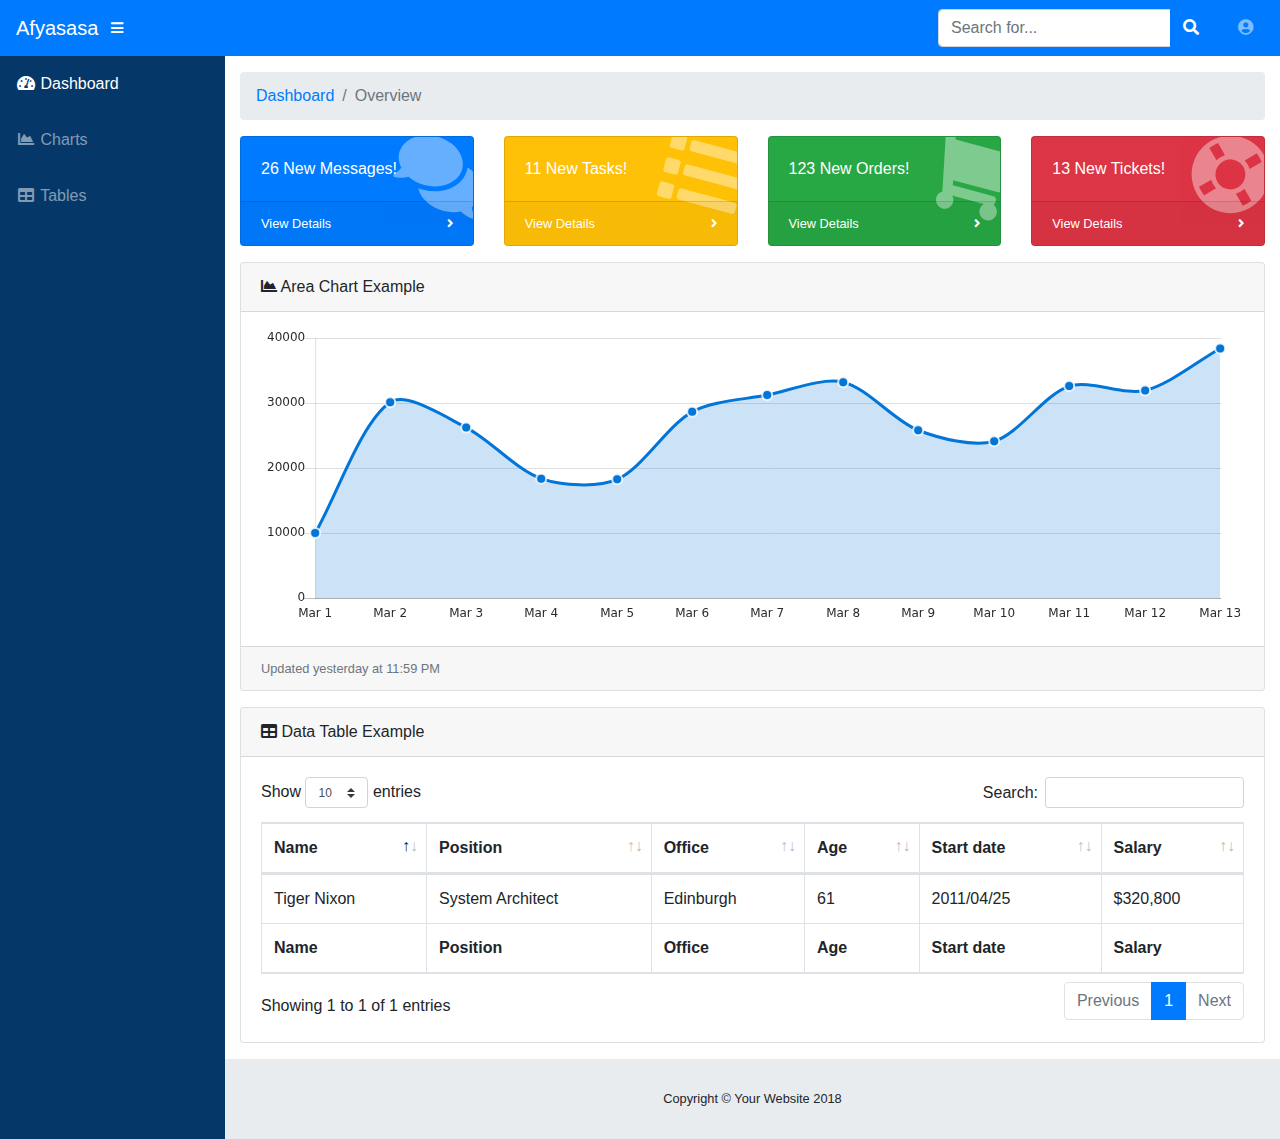
==== dashboard/index.html @ 72e8165f "intial commit" ====
<!DOCTYPE html>
<html lang="en">

  <head>

    <meta charset="utf-8">
    <meta http-equiv="X-UA-Compatible" content="IE=edge">
    <meta name="viewport" content="width=device-width, initial-scale=1, shrink-to-fit=no">
    <meta name="description" content="">
    <meta name="author" content="">

    <title>AfyaSasa - Dashboard</title>
    <link href="../ui/css/bootstrap.min.css" rel="stylesheet">
    <link href="../ui/css/fontawesome-free/css/all.min.css" rel="stylesheet" type="text/css">
    <link href="../ui/vendor/datatables/dataTables.bootstrap4.css" rel="stylesheet">
    <link href="../ui/css/sb-admin.css" rel="stylesheet">

  </head>

  <body id="page-top">

    <nav class="navbar navbar-expand navbar-dark bg-primary static-top">

      <a class="navbar-brand mr-1" href="index.html">Afyasasa</a>

      <button class="btn btn-link btn-sm text-white order-1 order-sm-0" id="sidebarToggle" href="#">
        <i class="fas fa-bars"></i>
      </button>

      <!-- Navbar Search -->
      <form class="d-none d-md-inline-block form-inline ml-auto mr-0 mr-md-3 my-2 my-md-0">
        <div class="input-group">
          <input type="text" class="form-control" placeholder="Search for..." aria-label="Search" aria-describedby="basic-addon2">
          <div class="input-group-append">
            <button class="btn btn-primary" type="button">
              <i class="fas fa-search"></i>
            </button>
          </div>
        </div>
      </form>

      <!-- Navbar -->
      <ul class="navbar-nav ml-auto ml-md-0">
        <li class="nav-item dropdown no-arrow">
          <a class="nav-link dropdown-toggle" href="#" id="userDropdown" role="button" data-toggle="dropdown" aria-haspopup="true" aria-expanded="false">
            <i class="fas fa-user-circle fa-fw"></i>
          </a>
          <div class="dropdown-menu dropdown-menu-right" aria-labelledby="userDropdown">
            <a class="dropdown-item" href="#">Settings</a>
            <a class="dropdown-item" href="#">Activity Log</a>
            <div class="dropdown-divider"></div>
            <a class="dropdown-item" href="#" data-toggle="modal" data-target="#logoutModal">Logout</a>
          </div>
        </li>
      </ul>

    </nav>

    <div id="wrapper">

      <!-- Sidebar -->
      <ul class="sidebar navbar-nav">
        <li class="nav-item active">
          <a class="nav-link" href="index.html">
            <i class="fas fa-fw fa-tachometer-alt"></i>
            <span>Dashboard</span>
          </a>
        </li>
        <!--<li class="nav-item dropdown">
          <a class="nav-link dropdown-toggle" href="#" id="pagesDropdown" role="button" data-toggle="dropdown" aria-haspopup="true" aria-expanded="false">
            <i class="fas fa-fw fa-folder"></i>
            <span>Pages</span>
          </a>
          <div class="dropdown-menu" aria-labelledby="pagesDropdown">
            <h6 class="dropdown-header">Login Screens:</h6>
            <a class="dropdown-item" href="login.html">Login</a>
            <a class="dropdown-item" href="register.html">Register</a>
            <a class="dropdown-item" href="forgot-password.html">Forgot Password</a>
            <div class="dropdown-divider"></div>
            <h6 class="dropdown-header">Other Pages:</h6>
            <a class="dropdown-item" href="404.html">404 Page</a>
            <a class="dropdown-item" href="blank.html">Blank Page</a>
          </div>
        </li>-->
        <li class="nav-item">
          <a class="nav-link" href="charts.html">
            <i class="fas fa-fw fa-chart-area"></i>
            <span>Charts</span></a>
        </li>
        <li class="nav-item">
          <a class="nav-link" href="tables.html">
            <i class="fas fa-fw fa-table"></i>
            <span>Tables</span></a>
        </li>
      </ul>

      <div id="content-wrapper">

        <div class="container-fluid">

          <!-- Breadcrumbs-->
          <ol class="breadcrumb">
            <li class="breadcrumb-item">
              <a href="#">Dashboard</a>
            </li>
            <li class="breadcrumb-item active">Overview</li>
          </ol>

          <!-- Icon Cards-->
          <div class="row">
            <div class="col-xl-3 col-sm-6 mb-3">
              <div class="card text-white bg-primary o-hidden h-100">
                <div class="card-body">
                  <div class="card-body-icon">
                    <i class="fas fa-fw fa-comments"></i>
                  </div>
                  <div class="mr-5">26 New Messages!</div>
                </div>
                <a class="card-footer text-white clearfix small z-1" href="#">
                  <span class="float-left">View Details</span>
                  <span class="float-right">
                    <i class="fas fa-angle-right"></i>
                  </span>
                </a>
              </div>
            </div>
            <div class="col-xl-3 col-sm-6 mb-3">
              <div class="card text-white bg-warning o-hidden h-100">
                <div class="card-body">
                  <div class="card-body-icon">
                    <i class="fas fa-fw fa-list"></i>
                  </div>
                  <div class="mr-5">11 New Tasks!</div>
                </div>
                <a class="card-footer text-white clearfix small z-1" href="#">
                  <span class="float-left">View Details</span>
                  <span class="float-right">
                    <i class="fas fa-angle-right"></i>
                  </span>
                </a>
              </div>
            </div>
            <div class="col-xl-3 col-sm-6 mb-3">
              <div class="card text-white bg-success o-hidden h-100">
                <div class="card-body">
                  <div class="card-body-icon">
                    <i class="fas fa-fw fa-shopping-cart"></i>
                  </div>
                  <div class="mr-5">123 New Orders!</div>
                </div>
                <a class="card-footer text-white clearfix small z-1" href="#">
                  <span class="float-left">View Details</span>
                  <span class="float-right">
                    <i class="fas fa-angle-right"></i>
                  </span>
                </a>
              </div>
            </div>
            <div class="col-xl-3 col-sm-6 mb-3">
              <div class="card text-white bg-danger o-hidden h-100">
                <div class="card-body">
                  <div class="card-body-icon">
                    <i class="fas fa-fw fa-life-ring"></i>
                  </div>
                  <div class="mr-5">13 New Tickets!</div>
                </div>
                <a class="card-footer text-white clearfix small z-1" href="#">
                  <span class="float-left">View Details</span>
                  <span class="float-right">
                    <i class="fas fa-angle-right"></i>
                  </span>
                </a>
              </div>
            </div>
          </div>

          <!-- Area Chart Example-->
          <div class="card mb-3">
            <div class="card-header">
              <i class="fas fa-chart-area"></i>
              Area Chart Example</div>
            <div class="card-body">
              <canvas id="myAreaChart" width="100%" height="30"></canvas>
            </div>
            <div class="card-footer small text-muted">Updated yesterday at 11:59 PM</div>
          </div>

          <!-- DataTables Example -->
          <div class="card mb-3">
            <div class="card-header">
              <i class="fas fa-table"></i>
              Data Table Example</div>
            <div class="card-body">
              <div class="table-responsive">
                <table class="table table-bordered" id="dataTable" width="100%" cellspacing="0">
                  <thead>
                    <tr>
                      <th>Name</th>
                      <th>Position</th>
                      <th>Office</th>
                      <th>Age</th>
                      <th>Start date</th>
                      <th>Salary</th>
                    </tr>
                  </thead>
                  <tfoot>
                    <tr>
                      <th>Name</th>
                      <th>Position</th>
                      <th>Office</th>
                      <th>Age</th>
                      <th>Start date</th>
                      <th>Salary</th>
                    </tr>
                  </tfoot>
                  <tbody>
                    <tr>
                      <td>Tiger Nixon</td>
                      <td>System Architect</td>
                      <td>Edinburgh</td>
                      <td>61</td>
                      <td>2011/04/25</td>
                      <td>$320,800</td>
                    </tr>
                  </tbody>
                </table>
              </div>
            </div>
          </div>

        </div>
        <!-- /.container-fluid -->

        <!-- Sticky Footer -->
        <footer class="sticky-footer">
          <div class="container my-auto">
            <div class="copyright text-center my-auto">
              <span>Copyright © Your Website 2018</span>
            </div>
          </div>
        </footer>

      </div>
      <!-- /.content-wrapper -->

    </div>
    <!-- /#wrapper -->

    <!-- Scroll to Top Button-->
    <a class="scroll-to-top rounded" href="#page-top">
      <i class="fas fa-angle-up"></i>
    </a>

    <!-- Logout Modal-->
    <div class="modal fade" id="logoutModal" tabindex="-1" role="dialog" aria-labelledby="exampleModalLabel" aria-hidden="true">
      <div class="modal-dialog" role="document">
        <div class="modal-content">
          <div class="modal-header">
            <h5 class="modal-title" id="exampleModalLabel">Ready to Leave?</h5>
            <button class="close" type="button" data-dismiss="modal" aria-label="Close">
              <span aria-hidden="true">×</span>
            </button>
          </div>
          <div class="modal-body">Select "Logout" below if you are ready to end your current session.</div>
          <div class="modal-footer">
            <button class="btn btn-secondary" type="button" data-dismiss="modal">Cancel</button>
            <a class="btn btn-primary" href="../auth/login.html">Logout</a>
          </div>
        </div>
      </div>
    </div>

    <!-- Bootstrap core JavaScript-->
    <script src="../ui/vendor/jquery/jquery.min.js"></script>
    <script src="../ui/vendor/bootstrap/js/bootstrap.bundle.min.js"></script>
    <script src="../ui/vendor/jquery-easing/jquery.easing.min.js"></script>
    <script src="../ui/vendor/chart.js/Chart.min.js"></script>
    <script src="../ui/vendor/datatables/jquery.dataTables.js"></script>
    <script src="../ui/vendor/datatables/dataTables.bootstrap4.js"></script>
    <script src="../ui/js/sb-admin.min.js"></script>

    <script src="../ui/js/demo/datatables-demo.js"></script>
    <script src="../ui/js/demo/chart-area-demo.js"></script>

  </body>

</html>
---- ui/css/fontawesome-free/css/all.min.css ----
/*!
 * Font Awesome Free 5.3.1 by @fontawesome - https://fontawesome.com
 * License - https://fontawesome.com/license/free (Icons: CC BY 4.0, Fonts: SIL OFL 1.1, Code: MIT License)
 */
.fa,.fab,.fal,.far,.fas{-moz-osx-font-smoothing:grayscale;-webkit-font-smoothing:antialiased;display:inline-block;font-style:normal;font-variant:normal;text-rendering:auto;line-height:1}.fa-lg{font-size:1.33333em;line-height:.75em;vertical-align:-.0667em}.fa-xs{font-size:.75em}.fa-sm{font-size:.875em}.fa-1x{font-size:1em}.fa-2x{font-size:2em}.fa-3x{font-size:3em}.fa-4x{font-size:4em}.fa-5x{font-size:5em}.fa-6x{font-size:6em}.fa-7x{font-size:7em}.fa-8x{font-size:8em}.fa-9x{font-size:9em}.fa-10x{font-size:10em}.fa-fw{text-align:center;width:1.25em}.fa-ul{list-style-type:none;margin-left:2.5em;padding-left:0}.fa-ul>li{position:relative}.fa-li{left:-2em;position:absolute;text-align:center;width:2em;line-height:inherit}.fa-border{border:.08em solid #eee;border-radius:.1em;padding:.2em .25em .15em}.fa-pull-left{float:left}.fa-pull-right{float:right}.fa.fa-pull-left,.fab.fa-pull-left,.fal.fa-pull-left,.far.fa-pull-left,.fas.fa-pull-left{margin-right:.3em}.fa.fa-pull-right,.fab.fa-pull-right,.fal.fa-pull-right,.far.fa-pull-right,.fas.fa-pull-right{margin-left:.3em}.fa-spin{animation:fa-spin 2s infinite linear}.fa-pulse{animation:fa-spin 1s infinite steps(8)}@keyframes fa-spin{0%{transform:rotate(0deg)}to{transform:rotate(1turn)}}.fa-rotate-90{-ms-filter:"progid:DXImageTransform.Microsoft.BasicImage(rotation=1)";transform:rotate(90deg)}.fa-rotate-180{-ms-filter:"progid:DXImageTransform.Microsoft.BasicImage(rotation=2)";transform:rotate(180deg)}.fa-rotate-270{-ms-filter:"progid:DXImageTransform.Microsoft.BasicImage(rotation=3)";transform:rotate(270deg)}.fa-flip-horizontal{-ms-filter:"progid:DXImageTransform.Microsoft.BasicImage(rotation=0, mirror=1)";transform:scaleX(-1)}.fa-flip-vertical{transform:scaleY(-1)}.fa-flip-horizontal.fa-flip-vertical,.fa-flip-vertical{-ms-filter:"progid:DXImageTransform.Microsoft.BasicImage(rotation=2, mirror=1)"}.fa-flip-horizontal.fa-flip-vertical{transform:scale(-1)}:root .fa-flip-horizontal,:root .fa-flip-vertical,:root .fa-rotate-90,:root .fa-rotate-180,:root .fa-rotate-270{-webkit-filter:none;filter:none}.fa-stack{display:inline-block;height:2em;line-height:2em;position:relative;vertical-align:middle;width:2em}.fa-stack-1x,.fa-stack-2x{left:0;position:absolute;text-align:center;width:100%}.fa-stack-1x{line-height:inherit}.fa-stack-2x{font-size:2em}.fa-inverse{color:#fff}.fa-500px:before{content:"\f26e"}.fa-accessible-icon:before{content:"\f368"}.fa-accusoft:before{content:"\f369"}.fa-ad:before{content:"\f641"}.fa-address-book:before{content:"\f2b9"}.fa-address-card:before{content:"\f2bb"}.fa-adjust:before{content:"\f042"}.fa-adn:before{content:"\f170"}.fa-adversal:before{content:"\f36a"}.fa-affiliatetheme:before{content:"\f36b"}.fa-air-freshener:before{content:"\f5d0"}.fa-algolia:before{content:"\f36c"}.fa-align-center:before{content:"\f037"}.fa-align-justify:before{content:"\f039"}.fa-align-left:before{content:"\f036"}.fa-align-right:before{content:"\f038"}.fa-alipay:before{content:"\f642"}.fa-allergies:before{content:"\f461"}.fa-amazon:before{content:"\f270"}.fa-amazon-pay:before{content:"\f42c"}.fa-ambulance:before{content:"\f0f9"}.fa-american-sign-language-interpreting:before{content:"\f2a3"}.fa-amilia:before{content:"\f36d"}.fa-anchor:before{content:"\f13d"}.fa-android:before{content:"\f17b"}.fa-angellist:before{content:"\f209"}.fa-angle-double-down:before{content:"\f103"}.fa-angle-double-left:before{content:"\f100"}.fa-angle-double-right:before{content:"\f101"}.fa-angle-double-up:before{content:"\f102"}.fa-angle-down:before{content:"\f107"}.fa-angle-left:before{content:"\f104"}.fa-angle-right:before{content:"\f105"}.fa-angle-up:before{content:"\f106"}.fa-angry:before{content:"\f556"}.fa-angrycreative:before{content:"\f36e"}.fa-angular:before{content:"\f420"}.fa-ankh:before{content:"\f644"}.fa-app-store:before{content:"\f36f"}.fa-app-store-ios:before{content:"\f370"}.fa-apper:before{content:"\f371"}.fa-apple:before{content:"\f179"}.fa-apple-alt:before{content:"\f5d1"}.fa-apple-pay:before{content:"\f415"}.fa-archive:before{content:"\f187"}.fa-archway:before{content:"\f557"}.fa-arrow-alt-circle-down:before{content:"\f358"}.fa-arrow-alt-circle-left:before{content:"\f359"}.fa-arrow-alt-circle-right:before{content:"\f35a"}.fa-arrow-alt-circle-up:before{content:"\f35b"}.fa-arrow-circle-down:before{content:"\f0ab"}.fa-arrow-circle-left:before{content:"\f0a8"}.fa-arrow-circle-right:before{content:"\f0a9"}.fa-arrow-circle-up:before{content:"\f0aa"}.fa-arrow-down:before{content:"\f063"}.fa-arrow-left:before{content:"\f060"}.fa-arrow-right:before{content:"\f061"}.fa-arrow-up:before{content:"\f062"}.fa-arrows-alt:before{content:"\f0b2"}.fa-arrows-alt-h:before{content:"\f337"}.fa-arrows-alt-v:before{content:"\f338"}.fa-assistive-listening-systems:before{content:"\f2a2"}.fa-asterisk:before{content:"\f069"}.fa-asymmetrik:before{content:"\f372"}.fa-at:before{content:"\f1fa"}.fa-atlas:before{content:"\f558"}.fa-atom:before{content:"\f5d2"}.fa-audible:before{content:"\f373"}.fa-audio-description:before{content:"\f29e"}.fa-autoprefixer:before{content:"\f41c"}.fa-avianex:before{content:"\f374"}.fa-aviato:before{content:"\f421"}.fa-award:before{content:"\f559"}.fa-aws:before{content:"\f375"}.fa-backspace:before{content:"\f55a"}.fa-backward:before{content:"\f04a"}.fa-balance-scale:before{content:"\f24e"}.fa-ban:before{content:"\f05e"}.fa-band-aid:before{content:"\f462"}.fa-bandcamp:before{content:"\f2d5"}.fa-barcode:before{content:"\f02a"}.fa-bars:before{content:"\f0c9"}.fa-baseball-ball:before{content:"\f433"}.fa-basketball-ball:before{content:"\f434"}.fa-bath:before{content:"\f2cd"}.fa-battery-empty:before{content:"\f244"}.fa-battery-full:before{content:"\f240"}.fa-battery-half:before{content:"\f242"}.fa-battery-quarter:before{content:"\f243"}.fa-battery-three-quarters:before{content:"\f241"}.fa-bed:before{content:"\f236"}.fa-beer:before{content:"\f0fc"}.fa-behance:before{content:"\f1b4"}.fa-behance-square:before{content:"\f1b5"}.fa-bell:before{content:"\f0f3"}.fa-bell-slash:before{content:"\f1f6"}.fa-bezier-curve:before{content:"\f55b"}.fa-bible:before{content:"\f647"}.fa-bicycle:before{content:"\f206"}.fa-bimobject:before{content:"\f378"}.fa-binoculars:before{content:"\f1e5"}.fa-birthday-cake:before{content:"\f1fd"}.fa-bitbucket:before{content:"\f171"}.fa-bitcoin:before{content:"\f379"}.fa-bity:before{content:"\f37a"}.fa-black-tie:before{content:"\f27e"}.fa-blackberry:before{content:"\f37b"}.fa-blender:before{content:"\f517"}.fa-blind:before{content:"\f29d"}.fa-blogger:before{content:"\f37c"}.fa-blogger-b:before{content:"\f37d"}.fa-bluetooth:before{content:"\f293"}.fa-bluetooth-b:before{content:"\f294"}.fa-bold:before{content:"\f032"}.fa-bolt:before{content:"\f0e7"}.fa-bomb:before{content:"\f1e2"}.fa-bone:before{content:"\f5d7"}.fa-bong:before{content:"\f55c"}.fa-book:before{content:"\f02d"}.fa-book-open:before{content:"\f518"}.fa-book-reader:before{content:"\f5da"}.fa-bookmark:before{content:"\f02e"}.fa-bowling-ball:before{content:"\f436"}.fa-box:before{content:"\f466"}.fa-box-open:before{content:"\f49e"}.fa-boxes:before{content:"\f468"}.fa-braille:before{content:"\f2a1"}.fa-brain:before{content:"\f5dc"}.fa-briefcase:before{content:"\f0b1"}.fa-briefcase-medical:before{content:"\f469"}.fa-broadcast-tower:before{content:"\f519"}.fa-broom:before{content:"\f51a"}.fa-brush:before{content:"\f55d"}.fa-btc:before{content:"\f15a"}.fa-bug:before{content:"\f188"}.fa-building:before{content:"\f1ad"}.fa-bullhorn:before{content:"\f0a1"}.fa-bullseye:before{content:"\f140"}.fa-burn:before{content:"\f46a"}.fa-buromobelexperte:before{content:"\f37f"}.fa-bus:before{content:"\f207"}.fa-bus-alt:before{content:"\f55e"}.fa-business-time:before{content:"\f64a"}.fa-buysellads:before{content:"\f20d"}.fa-calculator:before{content:"\f1ec"}.fa-calendar:before{content:"\f133"}.fa-calendar-alt:before{content:"\f073"}.fa-calendar-check:before{content:"\f274"}.fa-calendar-minus:before{content:"\f272"}.fa-calendar-plus:before{content:"\f271"}.fa-calendar-times:before{content:"\f273"}.fa-camera:before{content:"\f030"}.fa-camera-retro:before{content:"\f083"}.fa-cannabis:before{content:"\f55f"}.fa-capsules:before{content:"\f46b"}.fa-car:before{content:"\f1b9"}.fa-car-alt:before{content:"\f5de"}.fa-car-battery:before{content:"\f5df"}.fa-car-crash:before{content:"\f5e1"}.fa-car-side:before{content:"\f5e4"}.fa-caret-down:before{content:"\f0d7"}.fa-caret-left:before{content:"\f0d9"}.fa-caret-right:before{content:"\f0da"}.fa-caret-square-down:before{content:"\f150"}.fa-caret-square-left:before{content:"\f191"}.fa-caret-square-right:before{content:"\f152"}.fa-caret-square-up:before{content:"\f151"}.fa-caret-up:before{content:"\f0d8"}.fa-cart-arrow-down:before{content:"\f218"}.fa-cart-plus:before{content:"\f217"}.fa-cc-amazon-pay:before{content:"\f42d"}.fa-cc-amex:before{content:"\f1f3"}.fa-cc-apple-pay:before{content:"\f416"}.fa-cc-diners-club:before{content:"\f24c"}.fa-cc-discover:before{content:"\f1f2"}.fa-cc-jcb:before{content:"\f24b"}.fa-cc-mastercard:before{content:"\f1f1"}.fa-cc-paypal:before{content:"\f1f4"}.fa-cc-stripe:before{content:"\f1f5"}.fa-cc-visa:before{content:"\f1f0"}.fa-centercode:before{content:"\f380"}.fa-certificate:before{content:"\f0a3"}.fa-chalkboard:before{content:"\f51b"}.fa-chalkboard-teacher:before{content:"\f51c"}.fa-charging-station:before{content:"\f5e7"}.fa-chart-area:before{content:"\f1fe"}.fa-chart-bar:before{content:"\f080"}.fa-chart-line:before{content:"\f201"}.fa-chart-pie:before{content:"\f200"}.fa-check:before{content:"\f00c"}.fa-check-circle:before{content:"\f058"}.fa-check-double:before{content:"\f560"}.fa-check-square:before{content:"\f14a"}.fa-chess:before{content:"\f439"}.fa-chess-bishop:before{content:"\f43a"}.fa-chess-board:before{content:"\f43c"}.fa-chess-king:before{content:"\f43f"}.fa-chess-knight:before{content:"\f441"}.fa-chess-pawn:before{content:"\f443"}.fa-chess-queen:before{content:"\f445"}.fa-chess-rook:before{content:"\f447"}.fa-chevron-circle-down:before{content:"\f13a"}.fa-chevron-circle-left:before{content:"\f137"}.fa-chevron-circle-right:before{content:"\f138"}.fa-chevron-circle-up:before{content:"\f139"}.fa-chevron-down:before{content:"\f078"}.fa-chevron-left:before{content:"\f053"}.fa-chevron-right:before{content:"\f054"}.fa-chevron-up:before{content:"\f077"}.fa-child:before{content:"\f1ae"}.fa-chrome:before{content:"\f268"}.fa-church:before{content:"\f51d"}.fa-circle:before{content:"\f111"}.fa-circle-notch:before{content:"\f1ce"}.fa-city:before{content:"\f64f"}.fa-clipboard:before{content:"\f328"}.fa-clipboard-check:before{content:"\f46c"}.fa-clipboard-list:before{content:"\f46d"}.fa-clock:before{content:"\f017"}.fa-clone:before{content:"\f24d"}.fa-closed-captioning:before{content:"\f20a"}.fa-cloud:before{content:"\f0c2"}.fa-cloud-download-alt:before{content:"\f381"}.fa-cloud-upload-alt:before{content:"\f382"}.fa-cloudscale:before{content:"\f383"}.fa-cloudsmith:before{content:"\f384"}.fa-cloudversify:before{content:"\f385"}.fa-cocktail:before{content:"\f561"}.fa-code:before{content:"\f121"}.fa-code-branch:before{content:"\f126"}.fa-codepen:before{content:"\f1cb"}.fa-codiepie:before{content:"\f284"}.fa-coffee:before{content:"\f0f4"}.fa-cog:before{content:"\f013"}.fa-cogs:before{content:"\f085"}.fa-coins:before{content:"\f51e"}.fa-columns:before{content:"\f0db"}.fa-comment:before{content:"\f075"}.fa-comment-alt:before{content:"\f27a"}.fa-comment-dollar:before{content:"\f651"}.fa-comment-dots:before{content:"\f4ad"}.fa-comment-slash:before{content:"\f4b3"}.fa-comments:before{content:"\f086"}.fa-comments-dollar:before{content:"\f653"}.fa-compact-disc:before{content:"\f51f"}.fa-compass:before{content:"\f14e"}.fa-compress:before{content:"\f066"}.fa-concierge-bell:before{content:"\f562"}.fa-connectdevelop:before{content:"\f20e"}.fa-contao:before{content:"\f26d"}.fa-cookie:before{content:"\f563"}.fa-cookie-bite:before{content:"\f564"}.fa-copy:before{content:"\f0c5"}.fa-copyright:before{content:"\f1f9"}.fa-couch:before{content:"\f4b8"}.fa-cpanel:before{content:"\f388"}.fa-creative-commons:before{content:"\f25e"}.fa-creative-commons-by:before{content:"\f4e7"}.fa-creative-commons-nc:before{content:"\f4e8"}.fa-creative-commons-nc-eu:before{content:"\f4e9"}.fa-creative-commons-nc-jp:before{content:"\f4ea"}.fa-creative-commons-nd:before{content:"\f4eb"}.fa-creative-commons-pd:before{content:"\f4ec"}.fa-creative-commons-pd-alt:before{content:"\f4ed"}.fa-creative-commons-remix:before{content:"\f4ee"}.fa-creative-commons-sa:before{content:"\f4ef"}.fa-creative-commons-sampling:before{content:"\f4f0"}.fa-creative-commons-sampling-plus:before{content:"\f4f1"}.fa-creative-commons-share:before{content:"\f4f2"}.fa-credit-card:before{content:"\f09d"}.fa-crop:before{content:"\f125"}.fa-crop-alt:before{content:"\f565"}.fa-cross:before{content:"\f654"}.fa-crosshairs:before{content:"\f05b"}.fa-crow:before{content:"\f520"}.fa-crown:before{content:"\f521"}.fa-css3:before{content:"\f13c"}.fa-css3-alt:before{content:"\f38b"}.fa-cube:before{content:"\f1b2"}.fa-cubes:before{content:"\f1b3"}.fa-cut:before{content:"\f0c4"}.fa-cuttlefish:before{content:"\f38c"}.fa-d-and-d:before{content:"\f38d"}.fa-dashcube:before{content:"\f210"}.fa-database:before{content:"\f1c0"}.fa-deaf:before{content:"\f2a4"}.fa-delicious:before{content:"\f1a5"}.fa-deploydog:before{content:"\f38e"}.fa-deskpro:before{content:"\f38f"}.fa-desktop:before{content:"\f108"}.fa-deviantart:before{content:"\f1bd"}.fa-dharmachakra:before{content:"\f655"}.fa-diagnoses:before{content:"\f470"}.fa-dice:before{content:"\f522"}.fa-dice-five:before{content:"\f523"}.fa-dice-four:before{content:"\f524"}.fa-dice-one:before{content:"\f525"}.fa-dice-six:before{content:"\f526"}.fa-dice-three:before{content:"\f527"}.fa-dice-two:before{content:"\f528"}.fa-digg:before{content:"\f1a6"}.fa-digital-ocean:before{content:"\f391"}.fa-digital-tachograph:before{content:"\f566"}.fa-directions:before{content:"\f5eb"}.fa-discord:before{content:"\f392"}.fa-discourse:before{content:"\f393"}.fa-divide:before{content:"\f529"}.fa-dizzy:before{content:"\f567"}.fa-dna:before{content:"\f471"}.fa-dochub:before{content:"\f394"}.fa-docker:before{content:"\f395"}.fa-dollar-sign:before{content:"\f155"}.fa-dolly:before{content:"\f472"}.fa-dolly-flatbed:before{content:"\f474"}.fa-donate:before{content:"\f4b9"}.fa-door-closed:before{content:"\f52a"}.fa-door-open:before{content:"\f52b"}.fa-dot-circle:before{content:"\f192"}.fa-dove:before{content:"\f4ba"}.fa-download:before{content:"\f019"}.fa-draft2digital:before{content:"\f396"}.fa-drafting-compass:before{content:"\f568"}.fa-draw-polygon:before{content:"\f5ee"}.fa-dribbble:before{content:"\f17d"}.fa-dribbble-square:before{content:"\f397"}.fa-dropbox:before{content:"\f16b"}.fa-drum:before{content:"\f569"}.fa-drum-steelpan:before{content:"\f56a"}.fa-drupal:before{content:"\f1a9"}.fa-dumbbell:before{content:"\f44b"}.fa-dyalog:before{content:"\f399"}.fa-earlybirds:before{content:"\f39a"}.fa-ebay:before{content:"\f4f4"}.fa-edge:before{content:"\f282"}.fa-edit:before{content:"\f044"}.fa-eject:before{content:"\f052"}.fa-elementor:before{content:"\f430"}.fa-ellipsis-h:before{content:"\f141"}.fa-ellipsis-v:before{content:"\f142"}.fa-ello:before{content:"\f5f1"}.fa-ember:before{content:"\f423"}.fa-empire:before{content:"\f1d1"}.fa-envelope:before{content:"\f0e0"}.fa-envelope-open:before{content:"\f2b6"}.fa-envelope-open-text:before{content:"\f658"}.fa-envelope-square:before{content:"\f199"}.fa-envira:before{content:"\f299"}.fa-equals:before{content:"\f52c"}.fa-eraser:before{content:"\f12d"}.fa-erlang:before{content:"\f39d"}.fa-ethereum:before{content:"\f42e"}.fa-etsy:before{content:"\f2d7"}.fa-euro-sign:before{content:"\f153"}.fa-exchange-alt:before{content:"\f362"}.fa-exclamation:before{content:"\f12a"}.fa-exclamation-circle:before{content:"\f06a"}.fa-exclamation-triangle:before{content:"\f071"}.fa-expand:before{content:"\f065"}.fa-expand-arrows-alt:before{content:"\f31e"}.fa-expeditedssl:before{content:"\f23e"}.fa-external-link-alt:before{content:"\f35d"}.fa-external-link-square-alt:before{content:"\f360"}.fa-eye:before{content:"\f06e"}.fa-eye-dropper:before{content:"\f1fb"}.fa-eye-slash:before{content:"\f070"}.fa-facebook:before{content:"\f09a"}.fa-facebook-f:before{content:"\f39e"}.fa-facebook-messenger:before{content:"\f39f"}.fa-facebook-square:before{content:"\f082"}.fa-fast-backward:before{content:"\f049"}.fa-fast-forward:before{content:"\f050"}.fa-fax:before{content:"\f1ac"}.fa-feather:before{content:"\f52d"}.fa-feather-alt:before{content:"\f56b"}.fa-female:before{content:"\f182"}.fa-fighter-jet:before{content:"\f0fb"}.fa-file:before{content:"\f15b"}.fa-file-alt:before{content:"\f15c"}.fa-file-archive:before{content:"\f1c6"}.fa-file-audio:before{content:"\f1c7"}.fa-file-code:before{content:"\f1c9"}.fa-file-contract:before{content:"\f56c"}.fa-file-download:before{content:"\f56d"}.fa-file-excel:before{content:"\f1c3"}.fa-file-export:before{content:"\f56e"}.fa-file-image:before{content:"\f1c5"}.fa-file-import:before{content:"\f56f"}.fa-file-invoice:before{content:"\f570"}.fa-file-invoice-dollar:before{content:"\f571"}.fa-file-medical:before{content:"\f477"}.fa-file-medical-alt:before{content:"\f478"}.fa-file-pdf:before{content:"\f1c1"}.fa-file-powerpoint:before{content:"\f1c4"}.fa-file-prescription:before{content:"\f572"}.fa-file-signature:before{content:"\f573"}.fa-file-upload:before{content:"\f574"}.fa-file-video:before{content:"\f1c8"}.fa-file-word:before{content:"\f1c2"}.fa-fill:before{content:"\f575"}.fa-fill-drip:before{content:"\f576"}.fa-film:before{content:"\f008"}.fa-filter:before{content:"\f0b0"}.fa-fingerprint:before{content:"\f577"}.fa-fire:before{content:"\f06d"}.fa-fire-extinguisher:before{content:"\f134"}.fa-firefox:before{content:"\f269"}.fa-first-aid:before{content:"\f479"}.fa-first-order:before{content:"\f2b0"}.fa-first-order-alt:before{content:"\f50a"}.fa-firstdraft:before{content:"\f3a1"}.fa-fish:before{content:"\f578"}.fa-flag:before{content:"\f024"}.fa-flag-checkered:before{content:"\f11e"}.fa-flask:before{content:"\f0c3"}.fa-flickr:before{content:"\f16e"}.fa-flipboard:before{content:"\f44d"}.fa-flushed:before{content:"\f579"}.fa-fly:before{content:"\f417"}.fa-folder:before{content:"\f07b"}.fa-folder-minus:before{content:"\f65d"}.fa-folder-open:before{content:"\f07c"}.fa-folder-plus:before{content:"\f65e"}.fa-font:before{content:"\f031"}.fa-font-awesome:before{content:"\f2b4"}.fa-font-awesome-alt:before{content:"\f35c"}.fa-font-awesome-flag:before{content:"\f425"}.fa-font-awesome-logo-full:before{content:"\f4e6"}.fa-fonticons:before{content:"\f280"}.fa-fonticons-fi:before{content:"\f3a2"}.fa-football-ball:before{content:"\f44e"}.fa-fort-awesome:before{content:"\f286"}.fa-fort-awesome-alt:before{content:"\f3a3"}.fa-forumbee:before{content:"\f211"}.fa-forward:before{content:"\f04e"}.fa-foursquare:before{content:"\f180"}.fa-free-code-camp:before{content:"\f2c5"}.fa-freebsd:before{content:"\f3a4"}.fa-frog:before{content:"\f52e"}.fa-frown:before{content:"\f119"}.fa-frown-open:before{content:"\f57a"}.fa-fulcrum:before{content:"\f50b"}.fa-funnel-dollar:before{content:"\f662"}.fa-futbol:before{content:"\f1e3"}.fa-galactic-republic:before{content:"\f50c"}.fa-galactic-senate:before{content:"\f50d"}.fa-gamepad:before{content:"\f11b"}.fa-gas-pump:before{content:"\f52f"}.fa-gavel:before{content:"\f0e3"}.fa-gem:before{content:"\f3a5"}.fa-genderless:before{content:"\f22d"}.fa-get-pocket:before{content:"\f265"}.fa-gg:before{content:"\f260"}.fa-gg-circle:before{content:"\f261"}.fa-gift:before{content:"\f06b"}.fa-git:before{content:"\f1d3"}.fa-git-square:before{content:"\f1d2"}.fa-github:before{content:"\f09b"}.fa-github-alt:before{content:"\f113"}.fa-github-square:before{content:"\f092"}.fa-gitkraken:before{content:"\f3a6"}.fa-gitlab:before{content:"\f296"}.fa-gitter:before{content:"\f426"}.fa-glass-martini:before{content:"\f000"}.fa-glass-martini-alt:before{content:"\f57b"}.fa-glasses:before{content:"\f530"}.fa-glide:before{content:"\f2a5"}.fa-glide-g:before{content:"\f2a6"}.fa-globe:before{content:"\f0ac"}.fa-globe-africa:before{content:"\f57c"}.fa-globe-americas:before{content:"\f57d"}.fa-globe-asia:before{content:"\f57e"}.fa-gofore:before{content:"\f3a7"}.fa-golf-ball:before{content:"\f450"}.fa-goodreads:before{content:"\f3a8"}.fa-goodreads-g:before{content:"\f3a9"}.fa-google:before{content:"\f1a0"}.fa-google-drive:before{content:"\f3aa"}.fa-google-play:before{content:"\f3ab"}.fa-google-plus:before{content:"\f2b3"}.fa-google-plus-g:before{content:"\f0d5"}.fa-google-plus-square:before{content:"\f0d4"}.fa-google-wallet:before{content:"\f1ee"}.fa-gopuram:before{content:"\f664"}.fa-graduation-cap:before{content:"\f19d"}.fa-gratipay:before{content:"\f184"}.fa-grav:before{content:"\f2d6"}.fa-greater-than:before{content:"\f531"}.fa-greater-than-equal:before{content:"\f532"}.fa-grimace:before{content:"\f57f"}.fa-grin:before{content:"\f580"}.fa-grin-alt:before{content:"\f581"}.fa-grin-beam:before{content:"\f582"}.fa-grin-beam-sweat:before{content:"\f583"}.fa-grin-hearts:before{content:"\f584"}.fa-grin-squint:before{content:"\f585"}.fa-grin-squint-tears:before{content:"\f586"}.fa-grin-stars:before{content:"\f587"}.fa-grin-tears:before{content:"\f588"}.fa-grin-tongue:before{content:"\f589"}.fa-grin-tongue-squint:before{content:"\f58a"}.fa-grin-tongue-wink:before{content:"\f58b"}.fa-grin-wink:before{content:"\f58c"}.fa-grip-horizontal:before{content:"\f58d"}.fa-grip-vertical:before{content:"\f58e"}.fa-gripfire:before{content:"\f3ac"}.fa-grunt:before{content:"\f3ad"}.fa-gulp:before{content:"\f3ae"}.fa-h-square:before{content:"\f0fd"}.fa-hacker-news:before{content:"\f1d4"}.fa-hacker-news-square:before{content:"\f3af"}.fa-hackerrank:before{content:"\f5f7"}.fa-hamsa:before{content:"\f665"}.fa-hand-holding:before{content:"\f4bd"}.fa-hand-holding-heart:before{content:"\f4be"}.fa-hand-holding-usd:before{content:"\f4c0"}.fa-hand-lizard:before{content:"\f258"}.fa-hand-paper:before{content:"\f256"}.fa-hand-peace:before{content:"\f25b"}.fa-hand-point-down:before{content:"\f0a7"}.fa-hand-point-left:before{content:"\f0a5"}.fa-hand-point-right:before{content:"\f0a4"}.fa-hand-point-up:before{content:"\f0a6"}.fa-hand-pointer:before{content:"\f25a"}.fa-hand-rock:before{content:"\f255"}.fa-hand-scissors:before{content:"\f257"}.fa-hand-spock:before{content:"\f259"}.fa-hands:before{content:"\f4c2"}.fa-hands-helping:before{content:"\f4c4"}.fa-handshake:before{content:"\f2b5"}.fa-hashtag:before{content:"\f292"}.fa-haykal:before{content:"\f666"}.fa-hdd:before{content:"\f0a0"}.fa-heading:before{content:"\f1dc"}.fa-headphones:before{content:"\f025"}.fa-headphones-alt:before{content:"\f58f"}.fa-headset:before{content:"\f590"}.fa-heart:before{content:"\f004"}.fa-heartbeat:before{content:"\f21e"}.fa-helicopter:before{content:"\f533"}.fa-highlighter:before{content:"\f591"}.fa-hips:before{content:"\f452"}.fa-hire-a-helper:before{content:"\f3b0"}.fa-history:before{content:"\f1da"}.fa-hockey-puck:before{content:"\f453"}.fa-home:before{content:"\f015"}.fa-hooli:before{content:"\f427"}.fa-hornbill:before{content:"\f592"}.fa-hospital:before{content:"\f0f8"}.fa-hospital-alt:before{content:"\f47d"}.fa-hospital-symbol:before{content:"\f47e"}.fa-hot-tub:before{content:"\f593"}.fa-hotel:before{content:"\f594"}.fa-hotjar:before{content:"\f3b1"}.fa-hourglass:before{content:"\f254"}.fa-hourglass-end:before{content:"\f253"}.fa-hourglass-half:before{content:"\f252"}.fa-hourglass-start:before{content:"\f251"}.fa-houzz:before{content:"\f27c"}.fa-html5:before{content:"\f13b"}.fa-hubspot:before{content:"\f3b2"}.fa-i-cursor:before{content:"\f246"}.fa-id-badge:before{content:"\f2c1"}.fa-id-card:before{content:"\f2c2"}.fa-id-card-alt:before{content:"\f47f"}.fa-image:before{content:"\f03e"}.fa-images:before{content:"\f302"}.fa-imdb:before{content:"\f2d8"}.fa-inbox:before{content:"\f01c"}.fa-indent:before{content:"\f03c"}.fa-industry:before{content:"\f275"}.fa-infinity:before{content:"\f534"}.fa-info:before{content:"\f129"}.fa-info-circle:before{content:"\f05a"}.fa-instagram:before{content:"\f16d"}.fa-internet-explorer:before{content:"\f26b"}.fa-ioxhost:before{content:"\f208"}.fa-italic:before{content:"\f033"}.fa-itunes:before{content:"\f3b4"}.fa-itunes-note:before{content:"\f3b5"}.fa-java:before{content:"\f4e4"}.fa-jedi:before{content:"\f669"}.fa-jedi-order:before{content:"\f50e"}.fa-jenkins:before{content:"\f3b6"}.fa-joget:before{content:"\f3b7"}.fa-joint:before{content:"\f595"}.fa-joomla:before{content:"\f1aa"}.fa-journal-whills:before{content:"\f66a"}.fa-js:before{content:"\f3b8"}.fa-js-square:before{content:"\f3b9"}.fa-jsfiddle:before{content:"\f1cc"}.fa-kaaba:before{content:"\f66b"}.fa-kaggle:before{content:"\f5fa"}.fa-key:before{content:"\f084"}.fa-keybase:before{content:"\f4f5"}.fa-keyboard:before{content:"\f11c"}.fa-keycdn:before{content:"\f3ba"}.fa-khanda:before{content:"\f66d"}.fa-kickstarter:before{content:"\f3bb"}.fa-kickstarter-k:before{content:"\f3bc"}.fa-kiss:before{content:"\f596"}.fa-kiss-beam:before{content:"\f597"}.fa-kiss-wink-heart:before{content:"\f598"}.fa-kiwi-bird:before{content:"\f535"}.fa-korvue:before{content:"\f42f"}.fa-landmark:before{content:"\f66f"}.fa-language:before{content:"\f1ab"}.fa-laptop:before{content:"\f109"}.fa-laptop-code:before{content:"\f5fc"}.fa-laravel:before{content:"\f3bd"}.fa-lastfm:before{content:"\f202"}.fa-lastfm-square:before{content:"\f203"}.fa-laugh:before{content:"\f599"}.fa-laugh-beam:before{content:"\f59a"}.fa-laugh-squint:before{content:"\f59b"}.fa-laugh-wink:before{content:"\f59c"}.fa-layer-group:before{content:"\f5fd"}.fa-leaf:before{content:"\f06c"}.fa-leanpub:before{content:"\f212"}.fa-lemon:before{content:"\f094"}.fa-less:before{content:"\f41d"}.fa-less-than:before{content:"\f536"}.fa-less-than-equal:before{content:"\f537"}.fa-level-down-alt:before{content:"\f3be"}.fa-level-up-alt:before{content:"\f3bf"}.fa-life-ring:before{content:"\f1cd"}.fa-lightbulb:before{content:"\f0eb"}.fa-line:before{content:"\f3c0"}.fa-link:before{content:"\f0c1"}.fa-linkedin:before{content:"\f08c"}.fa-linkedin-in:before{content:"\f0e1"}.fa-linode:before{content:"\f2b8"}.fa-linux:before{content:"\f17c"}.fa-lira-sign:before{content:"\f195"}.fa-list:before{content:"\f03a"}.fa-list-alt:before{content:"\f022"}.fa-list-ol:before{content:"\f0cb"}.fa-list-ul:before{content:"\f0ca"}.fa-location-arrow:before{content:"\f124"}.fa-lock:before{content:"\f023"}.fa-lock-open:before{content:"\f3c1"}.fa-long-arrow-alt-down:before{content:"\f309"}.fa-long-arrow-alt-left:before{content:"\f30a"}.fa-long-arrow-alt-right:before{content:"\f30b"}.fa-long-arrow-alt-up:before{content:"\f30c"}.fa-low-vision:before{content:"\f2a8"}.fa-luggage-cart:before{content:"\f59d"}.fa-lyft:before{content:"\f3c3"}.fa-magento:before{content:"\f3c4"}.fa-magic:before{content:"\f0d0"}.fa-magnet:before{content:"\f076"}.fa-mail-bulk:before{content:"\f674"}.fa-mailchimp:before{content:"\f59e"}.fa-male:before{content:"\f183"}.fa-mandalorian:before{content:"\f50f"}.fa-map:before{content:"\f279"}.fa-map-marked:before{content:"\f59f"}.fa-map-marked-alt:before{content:"\f5a0"}.fa-map-marker:before{content:"\f041"}.fa-map-marker-alt:before{content:"\f3c5"}.fa-map-pin:before{content:"\f276"}.fa-map-signs:before{content:"\f277"}.fa-markdown:before{content:"\f60f"}.fa-marker:before{content:"\f5a1"}.fa-mars:before{content:"\f222"}.fa-mars-double:before{content:"\f227"}.fa-mars-stroke:before{content:"\f229"}.fa-mars-stroke-h:before{content:"\f22b"}.fa-mars-stroke-v:before{content:"\f22a"}.fa-mastodon:before{content:"\f4f6"}.fa-maxcdn:before{content:"\f136"}.fa-medal:before{content:"\f5a2"}.fa-medapps:before{content:"\f3c6"}.fa-medium:before{content:"\f23a"}.fa-medium-m:before{content:"\f3c7"}.fa-medkit:before{content:"\f0fa"}.fa-medrt:before{content:"\f3c8"}.fa-meetup:before{content:"\f2e0"}.fa-megaport:before{content:"\f5a3"}.fa-meh:before{content:"\f11a"}.fa-meh-blank:before{content:"\f5a4"}.fa-meh-rolling-eyes:before{content:"\f5a5"}.fa-memory:before{content:"\f538"}.fa-menorah:before{content:"\f676"}.fa-mercury:before{content:"\f223"}.fa-microchip:before{content:"\f2db"}.fa-microphone:before{content:"\f130"}.fa-microphone-alt:before{content:"\f3c9"}.fa-microphone-alt-slash:before{content:"\f539"}.fa-microphone-slash:before{content:"\f131"}.fa-microscope:before{content:"\f610"}.fa-microsoft:before{content:"\f3ca"}.fa-minus:before{content:"\f068"}.fa-minus-circle:before{content:"\f056"}.fa-minus-square:before{content:"\f146"}.fa-mix:before{content:"\f3cb"}.fa-mixcloud:before{content:"\f289"}.fa-mizuni:before{content:"\f3cc"}.fa-mobile:before{content:"\f10b"}.fa-mobile-alt:before{content:"\f3cd"}.fa-modx:before{content:"\f285"}.fa-monero:before{content:"\f3d0"}.fa-money-bill:before{content:"\f0d6"}.fa-money-bill-alt:before{content:"\f3d1"}.fa-money-bill-wave:before{content:"\f53a"}.fa-money-bill-wave-alt:before{content:"\f53b"}.fa-money-check:before{content:"\f53c"}.fa-money-check-alt:before{content:"\f53d"}.fa-monument:before{content:"\f5a6"}.fa-moon:before{content:"\f186"}.fa-mortar-pestle:before{content:"\f5a7"}.fa-mosque:before{content:"\f678"}.fa-motorcycle:before{content:"\f21c"}.fa-mouse-pointer:before{content:"\f245"}.fa-music:before{content:"\f001"}.fa-napster:before{content:"\f3d2"}.fa-neos:before{content:"\f612"}.fa-neuter:before{content:"\f22c"}.fa-newspaper:before{content:"\f1ea"}.fa-nimblr:before{content:"\f5a8"}.fa-nintendo-switch:before{content:"\f418"}.fa-node:before{content:"\f419"}.fa-node-js:before{content:"\f3d3"}.fa-not-equal:before{content:"\f53e"}.fa-notes-medical:before{content:"\f481"}.fa-npm:before{content:"\f3d4"}.fa-ns8:before{content:"\f3d5"}.fa-nutritionix:before{content:"\f3d6"}.fa-object-group:before{content:"\f247"}.fa-object-ungroup:before{content:"\f248"}.fa-odnoklassniki:before{content:"\f263"}.fa-odnoklassniki-square:before{content:"\f264"}.fa-oil-can:before{content:"\f613"}.fa-old-republic:before{content:"\f510"}.fa-om:before{content:"\f679"}.fa-opencart:before{content:"\f23d"}.fa-openid:before{content:"\f19b"}.fa-opera:before{content:"\f26a"}.fa-optin-monster:before{content:"\f23c"}.fa-osi:before{content:"\f41a"}.fa-outdent:before{content:"\f03b"}.fa-page4:before{content:"\f3d7"}.fa-pagelines:before{content:"\f18c"}.fa-paint-brush:before{content:"\f1fc"}.fa-paint-roller:before{content:"\f5aa"}.fa-palette:before{content:"\f53f"}.fa-palfed:before{content:"\f3d8"}.fa-pallet:before{content:"\f482"}.fa-paper-plane:before{content:"\f1d8"}.fa-paperclip:before{content:"\f0c6"}.fa-parachute-box:before{content:"\f4cd"}.fa-paragraph:before{content:"\f1dd"}.fa-parking:before{content:"\f540"}.fa-passport:before{content:"\f5ab"}.fa-pastafarianism:before{content:"\f67b"}.fa-paste:before{content:"\f0ea"}.fa-patreon:before{content:"\f3d9"}.fa-pause:before{content:"\f04c"}.fa-pause-circle:before{content:"\f28b"}.fa-paw:before{content:"\f1b0"}.fa-paypal:before{content:"\f1ed"}.fa-peace:before{content:"\f67c"}.fa-pen:before{content:"\f304"}.fa-pen-alt:before{content:"\f305"}.fa-pen-fancy:before{content:"\f5ac"}.fa-pen-nib:before{content:"\f5ad"}.fa-pen-square:before{content:"\f14b"}.fa-pencil-alt:before{content:"\f303"}.fa-pencil-ruler:before{content:"\f5ae"}.fa-people-carry:before{content:"\f4ce"}.fa-percent:before{content:"\f295"}.fa-percentage:before{content:"\f541"}.fa-periscope:before{content:"\f3da"}.fa-phabricator:before{content:"\f3db"}.fa-phoenix-framework:before{content:"\f3dc"}.fa-phoenix-squadron:before{content:"\f511"}.fa-phone:before{content:"\f095"}.fa-phone-slash:before{content:"\f3dd"}.fa-phone-square:before{content:"\f098"}.fa-phone-volume:before{content:"\f2a0"}.fa-php:before{content:"\f457"}.fa-pied-piper:before{content:"\f2ae"}.fa-pied-piper-alt:before{content:"\f1a8"}.fa-pied-piper-hat:before{content:"\f4e5"}.fa-pied-piper-pp:before{content:"\f1a7"}.fa-piggy-bank:before{content:"\f4d3"}.fa-pills:before{content:"\f484"}.fa-pinterest:before{content:"\f0d2"}.fa-pinterest-p:before{content:"\f231"}.fa-pinterest-square:before{content:"\f0d3"}.fa-place-of-worship:before{content:"\f67f"}.fa-plane:before{content:"\f072"}.fa-plane-arrival:before{content:"\f5af"}.fa-plane-departure:before{content:"\f5b0"}.fa-play:before{content:"\f04b"}.fa-play-circle:before{content:"\f144"}.fa-playstation:before{content:"\f3df"}.fa-plug:before{content:"\f1e6"}.fa-plus:before{content:"\f067"}.fa-plus-circle:before{content:"\f055"}.fa-plus-square:before{content:"\f0fe"}.fa-podcast:before{content:"\f2ce"}.fa-poll:before{content:"\f681"}.fa-poll-h:before{content:"\f682"}.fa-poo:before{content:"\f2fe"}.fa-poop:before{content:"\f619"}.fa-portrait:before{content:"\f3e0"}.fa-pound-sign:before{content:"\f154"}.fa-power-off:before{content:"\f011"}.fa-pray:before{content:"\f683"}.fa-praying-hands:before{content:"\f684"}.fa-prescription:before{content:"\f5b1"}.fa-prescription-bottle:before{content:"\f485"}.fa-prescription-bottle-alt:before{content:"\f486"}.fa-print:before{content:"\f02f"}.fa-procedures:before{content:"\f487"}.fa-product-hunt:before{content:"\f288"}.fa-project-diagram:before{content:"\f542"}.fa-pushed:before{content:"\f3e1"}.fa-puzzle-piece:before{content:"\f12e"}.fa-python:before{content:"\f3e2"}.fa-qq:before{content:"\f1d6"}.fa-qrcode:before{content:"\f029"}.fa-question:before{content:"\f128"}.fa-question-circle:before{content:"\f059"}.fa-quidditch:before{content:"\f458"}.fa-quinscape:before{content:"\f459"}.fa-quora:before{content:"\f2c4"}.fa-quote-left:before{content:"\f10d"}.fa-quote-right:before{content:"\f10e"}.fa-quran:before{content:"\f687"}.fa-r-project:before{content:"\f4f7"}.fa-random:before{content:"\f074"}.fa-ravelry:before{content:"\f2d9"}.fa-react:before{content:"\f41b"}.fa-readme:before{content:"\f4d5"}.fa-rebel:before{content:"\f1d0"}.fa-receipt:before{content:"\f543"}.fa-recycle:before{content:"\f1b8"}.fa-red-river:before{content:"\f3e3"}.fa-reddit:before{content:"\f1a1"}.fa-reddit-alien:before{content:"\f281"}.fa-reddit-square:before{content:"\f1a2"}.fa-redo:before{content:"\f01e"}.fa-redo-alt:before{content:"\f2f9"}.fa-registered:before{content:"\f25d"}.fa-rendact:before{content:"\f3e4"}.fa-renren:before{content:"\f18b"}.fa-reply:before{content:"\f3e5"}.fa-reply-all:before{content:"\f122"}.fa-replyd:before{content:"\f3e6"}.fa-researchgate:before{content:"\f4f8"}.fa-resolving:before{content:"\f3e7"}.fa-retweet:before{content:"\f079"}.fa-rev:before{content:"\f5b2"}.fa-ribbon:before{content:"\f4d6"}.fa-road:before{content:"\f018"}.fa-robot:before{content:"\f544"}.fa-rocket:before{content:"\f135"}.fa-rocketchat:before{content:"\f3e8"}.fa-rockrms:before{content:"\f3e9"}.fa-route:before{content:"\f4d7"}.fa-rss:before{content:"\f09e"}.fa-rss-square:before{content:"\f143"}.fa-ruble-sign:before{content:"\f158"}.fa-ruler:before{content:"\f545"}.fa-ruler-combined:before{content:"\f546"}.fa-ruler-horizontal:before{content:"\f547"}.fa-ruler-vertical:before{content:"\f548"}.fa-rupee-sign:before{content:"\f156"}.fa-sad-cry:before{content:"\f5b3"}.fa-sad-tear:before{content:"\f5b4"}.fa-safari:before{content:"\f267"}.fa-sass:before{content:"\f41e"}.fa-save:before{content:"\f0c7"}.fa-schlix:before{content:"\f3ea"}.fa-school:before{content:"\f549"}.fa-screwdriver:before{content:"\f54a"}.fa-scribd:before{content:"\f28a"}.fa-search:before{content:"\f002"}.fa-search-dollar:before{content:"\f688"}.fa-search-location:before{content:"\f689"}.fa-search-minus:before{content:"\f010"}.fa-search-plus:before{content:"\f00e"}.fa-searchengin:before{content:"\f3eb"}.fa-seedling:before{content:"\f4d8"}.fa-sellcast:before{content:"\f2da"}.fa-sellsy:before{content:"\f213"}.fa-server:before{content:"\f233"}.fa-servicestack:before{content:"\f3ec"}.fa-shapes:before{content:"\f61f"}.fa-share:before{content:"\f064"}.fa-share-alt:before{content:"\f1e0"}.fa-share-alt-square:before{content:"\f1e1"}.fa-share-square:before{content:"\f14d"}.fa-shekel-sign:before{content:"\f20b"}.fa-shield-alt:before{content:"\f3ed"}.fa-ship:before{content:"\f21a"}.fa-shipping-fast:before{content:"\f48b"}.fa-shirtsinbulk:before{content:"\f214"}.fa-shoe-prints:before{content:"\f54b"}.fa-shopping-bag:before{content:"\f290"}.fa-shopping-basket:before{content:"\f291"}.fa-shopping-cart:before{content:"\f07a"}.fa-shopware:before{content:"\f5b5"}.fa-shower:before{content:"\f2cc"}.fa-shuttle-van:before{content:"\f5b6"}.fa-sign:before{content:"\f4d9"}.fa-sign-in-alt:before{content:"\f2f6"}.fa-sign-language:before{content:"\f2a7"}.fa-sign-out-alt:before{content:"\f2f5"}.fa-signal:before{content:"\f012"}.fa-signature:before{content:"\f5b7"}.fa-simplybuilt:before{content:"\f215"}.fa-sistrix:before{content:"\f3ee"}.fa-sitemap:before{content:"\f0e8"}.fa-sith:before{content:"\f512"}.fa-skull:before{content:"\f54c"}.fa-skyatlas:before{content:"\f216"}.fa-skype:before{content:"\f17e"}.fa-slack:before{content:"\f198"}.fa-slack-hash:before{content:"\f3ef"}.fa-sliders-h:before{content:"\f1de"}.fa-slideshare:before{content:"\f1e7"}.fa-smile:before{content:"\f118"}.fa-smile-beam:before{content:"\f5b8"}.fa-smile-wink:before{content:"\f4da"}.fa-smoking:before{content:"\f48d"}.fa-smoking-ban:before{content:"\f54d"}.fa-snapchat:before{content:"\f2ab"}.fa-snapchat-ghost:before{content:"\f2ac"}.fa-snapchat-square:before{content:"\f2ad"}.fa-snowflake:before{content:"\f2dc"}.fa-socks:before{content:"\f696"}.fa-solar-panel:before{content:"\f5ba"}.fa-sort:before{content:"\f0dc"}.fa-sort-alpha-down:before{content:"\f15d"}.fa-sort-alpha-up:before{content:"\f15e"}.fa-sort-amount-down:before{content:"\f160"}.fa-sort-amount-up:before{content:"\f161"}.fa-sort-down:before{content:"\f0dd"}.fa-sort-numeric-down:before{content:"\f162"}.fa-sort-numeric-up:before{content:"\f163"}.fa-sort-up:before{content:"\f0de"}.fa-soundcloud:before{content:"\f1be"}.fa-spa:before{content:"\f5bb"}.fa-space-shuttle:before{content:"\f197"}.fa-speakap:before{content:"\f3f3"}.fa-spinner:before{content:"\f110"}.fa-splotch:before{content:"\f5bc"}.fa-spotify:before{content:"\f1bc"}.fa-spray-can:before{content:"\f5bd"}.fa-square:before{content:"\f0c8"}.fa-square-full:before{content:"\f45c"}.fa-square-root-alt:before{content:"\f698"}.fa-squarespace:before{content:"\f5be"}.fa-stack-exchange:before{content:"\f18d"}.fa-stack-overflow:before{content:"\f16c"}.fa-stamp:before{content:"\f5bf"}.fa-star:before{content:"\f005"}.fa-star-and-crescent:before{content:"\f699"}.fa-star-half:before{content:"\f089"}.fa-star-half-alt:before{content:"\f5c0"}.fa-star-of-david:before{content:"\f69a"}.fa-star-of-life:before{content:"\f621"}.fa-staylinked:before{content:"\f3f5"}.fa-steam:before{content:"\f1b6"}.fa-steam-square:before{content:"\f1b7"}.fa-steam-symbol:before{content:"\f3f6"}.fa-step-backward:before{content:"\f048"}.fa-step-forward:before{content:"\f051"}.fa-stethoscope:before{content:"\f0f1"}.fa-sticker-mule:before{content:"\f3f7"}.fa-sticky-note:before{content:"\f249"}.fa-stop:before{content:"\f04d"}.fa-stop-circle:before{content:"\f28d"}.fa-stopwatch:before{content:"\f2f2"}.fa-store:before{content:"\f54e"}.fa-store-alt:before{content:"\f54f"}.fa-strava:before{content:"\f428"}.fa-stream:before{content:"\f550"}.fa-street-view:before{content:"\f21d"}.fa-strikethrough:before{content:"\f0cc"}.fa-stripe:before{content:"\f429"}.fa-stripe-s:before{content:"\f42a"}.fa-stroopwafel:before{content:"\f551"}.fa-studiovinari:before{content:"\f3f8"}.fa-stumbleupon:before{content:"\f1a4"}.fa-stumbleupon-circle:before{content:"\f1a3"}.fa-subscript:before{content:"\f12c"}.fa-subway:before{content:"\f239"}.fa-suitcase:before{content:"\f0f2"}.fa-suitcase-rolling:before{content:"\f5c1"}.fa-sun:before{content:"\f185"}.fa-superpowers:before{content:"\f2dd"}.fa-superscript:before{content:"\f12b"}.fa-supple:before{content:"\f3f9"}.fa-surprise:before{content:"\f5c2"}.fa-swatchbook:before{content:"\f5c3"}.fa-swimmer:before{content:"\f5c4"}.fa-swimming-pool:before{content:"\f5c5"}.fa-synagogue:before{content:"\f69b"}.fa-sync:before{content:"\f021"}.fa-sync-alt:before{content:"\f2f1"}.fa-syringe:before{content:"\f48e"}.fa-table:before{content:"\f0ce"}.fa-table-tennis:before{content:"\f45d"}.fa-tablet:before{content:"\f10a"}.fa-tablet-alt:before{content:"\f3fa"}.fa-tablets:before{content:"\f490"}.fa-tachometer-alt:before{content:"\f3fd"}.fa-tag:before{content:"\f02b"}.fa-tags:before{content:"\f02c"}.fa-tape:before{content:"\f4db"}.fa-tasks:before{content:"\f0ae"}.fa-taxi:before{content:"\f1ba"}.fa-teamspeak:before{content:"\f4f9"}.fa-teeth:before{content:"\f62e"}.fa-teeth-open:before{content:"\f62f"}.fa-telegram:before{content:"\f2c6"}.fa-telegram-plane:before{content:"\f3fe"}.fa-tencent-weibo:before{content:"\f1d5"}.fa-terminal:before{content:"\f120"}.fa-text-height:before{content:"\f034"}.fa-text-width:before{content:"\f035"}.fa-th:before{content:"\f00a"}.fa-th-large:before{content:"\f009"}.fa-th-list:before{content:"\f00b"}.fa-the-red-yeti:before{content:"\f69d"}.fa-theater-masks:before{content:"\f630"}.fa-themeco:before{content:"\f5c6"}.fa-themeisle:before{content:"\f2b2"}.fa-thermometer:before{content:"\f491"}.fa-thermometer-empty:before{content:"\f2cb"}.fa-thermometer-full:before{content:"\f2c7"}.fa-thermometer-half:before{content:"\f2c9"}.fa-thermometer-quarter:before{content:"\f2ca"}.fa-thermometer-three-quarters:before{content:"\f2c8"}.fa-thumbs-down:before{content:"\f165"}.fa-thumbs-up:before{content:"\f164"}.fa-thumbtack:before{content:"\f08d"}.fa-ticket-alt:before{content:"\f3ff"}.fa-times:before{content:"\f00d"}.fa-times-circle:before{content:"\f057"}.fa-tint:before{content:"\f043"}.fa-tint-slash:before{content:"\f5c7"}.fa-tired:before{content:"\f5c8"}.fa-toggle-off:before{content:"\f204"}.fa-toggle-on:before{content:"\f205"}.fa-toolbox:before{content:"\f552"}.fa-tooth:before{content:"\f5c9"}.fa-torah:before{content:"\f6a0"}.fa-torii-gate:before{content:"\f6a1"}.fa-trade-federation:before{content:"\f513"}.fa-trademark:before{content:"\f25c"}.fa-traffic-light:before{content:"\f637"}.fa-train:before{content:"\f238"}.fa-transgender:before{content:"\f224"}.fa-transgender-alt:before{content:"\f225"}.fa-trash:before{content:"\f1f8"}.fa-trash-alt:before{content:"\f2ed"}.fa-tree:before{content:"\f1bb"}.fa-trello:before{content:"\f181"}.fa-tripadvisor:before{content:"\f262"}.fa-trophy:before{content:"\f091"}.fa-truck:before{content:"\f0d1"}.fa-truck-loading:before{content:"\f4de"}.fa-truck-monster:before{content:"\f63b"}.fa-truck-moving:before{content:"\f4df"}.fa-truck-pickup:before{content:"\f63c"}.fa-tshirt:before{content:"\f553"}.fa-tty:before{content:"\f1e4"}.fa-tumblr:before{content:"\f173"}.fa-tumblr-square:before{content:"\f174"}.fa-tv:before{content:"\f26c"}.fa-twitch:before{content:"\f1e8"}.fa-twitter:before{content:"\f099"}.fa-twitter-square:before{content:"\f081"}.fa-typo3:before{content:"\f42b"}.fa-uber:before{content:"\f402"}.fa-uikit:before{content:"\f403"}.fa-umbrella:before{content:"\f0e9"}.fa-umbrella-beach:before{content:"\f5ca"}.fa-underline:before{content:"\f0cd"}.fa-undo:before{content:"\f0e2"}.fa-undo-alt:before{content:"\f2ea"}.fa-uniregistry:before{content:"\f404"}.fa-universal-access:before{content:"\f29a"}.fa-university:before{content:"\f19c"}.fa-unlink:before{content:"\f127"}.fa-unlock:before{content:"\f09c"}.fa-unlock-alt:before{content:"\f13e"}.fa-untappd:before{content:"\f405"}.fa-upload:before{content:"\f093"}.fa-usb:before{content:"\f287"}.fa-user:before{content:"\f007"}.fa-user-alt:before{content:"\f406"}.fa-user-alt-slash:before{content:"\f4fa"}.fa-user-astronaut:before{content:"\f4fb"}.fa-user-check:before{content:"\f4fc"}.fa-user-circle:before{content:"\f2bd"}.fa-user-clock:before{content:"\f4fd"}.fa-user-cog:before{content:"\f4fe"}.fa-user-edit:before{content:"\f4ff"}.fa-user-friends:before{content:"\f500"}.fa-user-graduate:before{content:"\f501"}.fa-user-lock:before{content:"\f502"}.fa-user-md:before{content:"\f0f0"}.fa-user-minus:before{content:"\f503"}.fa-user-ninja:before{content:"\f504"}.fa-user-plus:before{content:"\f234"}.fa-user-secret:before{content:"\f21b"}.fa-user-shield:before{content:"\f505"}.fa-user-slash:before{content:"\f506"}.fa-user-tag:before{content:"\f507"}.fa-user-tie:before{content:"\f508"}.fa-user-times:before{content:"\f235"}.fa-users:before{content:"\f0c0"}.fa-users-cog:before{content:"\f509"}.fa-ussunnah:before{content:"\f407"}.fa-utensil-spoon:before{content:"\f2e5"}.fa-utensils:before{content:"\f2e7"}.fa-vaadin:before{content:"\f408"}.fa-vector-square:before{content:"\f5cb"}.fa-venus:before{content:"\f221"}.fa-venus-double:before{content:"\f226"}.fa-venus-mars:before{content:"\f228"}.fa-viacoin:before{content:"\f237"}.fa-viadeo:before{content:"\f2a9"}.fa-viadeo-square:before{content:"\f2aa"}.fa-vial:before{content:"\f492"}.fa-vials:before{content:"\f493"}.fa-viber:before{content:"\f409"}.fa-video:before{content:"\f03d"}.fa-video-slash:before{content:"\f4e2"}.fa-vihara:before{content:"\f6a7"}.fa-vimeo:before{content:"\f40a"}.fa-vimeo-square:before{content:"\f194"}.fa-vimeo-v:before{content:"\f27d"}.fa-vine:before{content:"\f1ca"}.fa-vk:before{content:"\f189"}.fa-vnv:before{content:"\f40b"}.fa-volleyball-ball:before{content:"\f45f"}.fa-volume-down:before{content:"\f027"}.fa-volume-off:before{content:"\f026"}.fa-volume-up:before{content:"\f028"}.fa-vuejs:before{content:"\f41f"}.fa-walking:before{content:"\f554"}.fa-wallet:before{content:"\f555"}.fa-warehouse:before{content:"\f494"}.fa-weebly:before{content:"\f5cc"}.fa-weibo:before{content:"\f18a"}.fa-weight:before{content:"\f496"}.fa-weight-hanging:before{content:"\f5cd"}.fa-weixin:before{content:"\f1d7"}.fa-whatsapp:before{content:"\f232"}.fa-whatsapp-square:before{content:"\f40c"}.fa-wheelchair:before{content:"\f193"}.fa-whmcs:before{content:"\f40d"}.fa-wifi:before{content:"\f1eb"}.fa-wikipedia-w:before{content:"\f266"}.fa-window-close:before{content:"\f410"}.fa-window-maximize:before{content:"\f2d0"}.fa-window-minimize:before{content:"\f2d1"}.fa-window-restore:before{content:"\f2d2"}.fa-windows:before{content:"\f17a"}.fa-wine-glass:before{content:"\f4e3"}.fa-wine-glass-alt:before{content:"\f5ce"}.fa-wix:before{content:"\f5cf"}.fa-wolf-pack-battalion:before{content:"\f514"}.fa-won-sign:before{content:"\f159"}.fa-wordpress:before{content:"\f19a"}.fa-wordpress-simple:before{content:"\f411"}.fa-wpbeginner:before{content:"\f297"}.fa-wpexplorer:before{content:"\f2de"}.fa-wpforms:before{content:"\f298"}.fa-wrench:before{content:"\f0ad"}.fa-x-ray:before{content:"\f497"}.fa-xbox:before{content:"\f412"}.fa-xing:before{content:"\f168"}.fa-xing-square:before{content:"\f169"}.fa-y-combinator:before{content:"\f23b"}.fa-yahoo:before{content:"\f19e"}.fa-yandex:before{content:"\f413"}.fa-yandex-international:before{content:"\f414"}.fa-yelp:before{content:"\f1e9"}.fa-yen-sign:before{content:"\f157"}.fa-yin-yang:before{content:"\f6ad"}.fa-yoast:before{content:"\f2b1"}.fa-youtube:before{content:"\f167"}.fa-youtube-square:before{content:"\f431"}.fa-zhihu:before{content:"\f63f"}.sr-only{border:0;clip:rect(0,0,0,0);height:1px;margin:-1px;overflow:hidden;padding:0;position:absolute;width:1px}.sr-only-focusable:active,.sr-only-focusable:focus{clip:auto;height:auto;margin:0;overflow:visible;position:static;width:auto}@font-face{font-family:"Font Awesome 5 Brands";font-style:normal;font-weight:normal;src:url(../webfonts/fa-brands-400.eot);src:url(../webfonts/fa-brands-400.eot?#iefix) format("embedded-opentype"),url(../webfonts/fa-brands-400.woff2) format("woff2"),url(../webfonts/fa-brands-400.woff) format("woff"),url(../webfonts/fa-brands-400.ttf) format("truetype"),url(../webfonts/fa-brands-400.svg#fontawesome) format("svg")}.fab{font-family:"Font Awesome 5 Brands"}@font-face{font-family:"Font Awesome 5 Free";font-style:normal;font-weight:400;src:url(../webfonts/fa-regular-400.eot);src:url(../webfonts/fa-regular-400.eot?#iefix) format("embedded-opentype"),url(../webfonts/fa-regular-400.woff2) format("woff2"),url(../webfonts/fa-regular-400.woff) format("woff"),url(../webfonts/fa-regular-400.ttf) format("truetype"),url(../webfonts/fa-regular-400.svg#fontawesome) format("svg")}.far{font-weight:400}@font-face{font-family:"Font Awesome 5 Free";font-style:normal;font-weight:900;src:url(../webfonts/fa-solid-900.eot);src:url(../webfonts/fa-solid-900.eot?#iefix) format("embedded-opentype"),url(../webfonts/fa-solid-900.woff2) format("woff2"),url(../webfonts/fa-solid-900.woff) format("woff"),url(../webfonts/fa-solid-900.ttf) format("truetype"),url(../webfonts/fa-solid-900.svg#fontawesome) format("svg")}.fa,.far,.fas{font-family:"Font Awesome 5 Free"}.fa,.fas{font-weight:900}
---- ui/css/sb-admin.css ----
html {
  position: relative;
  min-height: 100%;
}

body {
  height: 100%;
}

#wrapper {
  display: -webkit-box;
  display: -ms-flexbox;
  display: flex;
}

#wrapper #content-wrapper {
  overflow-x: hidden;
  width: 100%;
  padding-top: 1rem;
  padding-bottom: 80px;
}

body.fixed-nav #content-wrapper {
  margin-top: 56px;
  padding-left: 90px;
}

body.fixed-nav.sidebar-toggled #content-wrapper {
  padding-left: 0;
}

@media (min-width: 768px) {
  body.fixed-nav #content-wrapper {
    padding-left: 225px;
  }
  body.fixed-nav.sidebar-toggled #content-wrapper {
    padding-left: 90px;
  }
}

.scroll-to-top {
  position: fixed;
  right: 15px;
  bottom: 15px;
  display: none;
  width: 50px;
  height: 50px;
  text-align: center;
  color: #fff;
  background: rgba(52, 58, 64, 0.5);
  line-height: 46px;
}

.scroll-to-top:focus, .scroll-to-top:hover {
  color: white;
}

.scroll-to-top:hover {
  background: #343a40;
}

.scroll-to-top i {
  font-weight: 800;
}

.smaller {
  font-size: 0.7rem;
}

.o-hidden {
  overflow: hidden !important;
}

.z-0 {
  z-index: 0;
}

.z-1 {
  z-index: 1;
}

.navbar-nav .form-inline .input-group {
  width: 100%;
}

.navbar-nav .nav-item.active .nav-link {
  color: #fff;
}

.navbar-nav .nav-item.dropdown .dropdown-toggle::after {
  width: 1rem;
  text-align: center;
  float: right;
  vertical-align: 0;
  border: 0;
  font-weight: 900;
  content: '\f105';
  font-family: 'Font Awesome 5 Free';
}

.navbar-nav .nav-item.dropdown.show .dropdown-toggle::after {
  content: '\f107';
}

.navbar-nav .nav-item.dropdown.no-arrow .dropdown-toggle::after {
  display: none;
}

.navbar-nav .nav-item .nav-link:focus {
  outline: none;
}

.navbar-nav .nav-item .nav-link .badge {
  position: absolute;
  margin-left: 0.75rem;
  top: 0.3rem;
  font-weight: 400;
  font-size: 0.5rem;
}

@media (min-width: 768px) {
  .navbar-nav .form-inline .input-group {
    width: auto;
  }
}

.sidebar {
  width: 90px !important;
  background-color: #053769;
  min-height: calc(100vh - 56px);
}

.sidebar .nav-item:last-child {
  margin-bottom: 1rem;
}

.sidebar .nav-item .nav-link {
  text-align: center;
  padding: 0.75rem 1rem;
  width: 90px;
}

.sidebar .nav-item .nav-link span {
  font-size: 0.65rem;
  display: block;
}

.sidebar .nav-item .dropdown-menu {
  position: absolute !important;
  -webkit-transform: none !important;
  transform: none !important;
  left: calc(90px + 0.5rem) !important;
  margin: 0;
}

.sidebar .nav-item .dropdown-menu.dropup {
  bottom: 0;
  top: auto !important;
}

.sidebar .nav-item.dropdown .dropdown-toggle::after {
  display: none;
}

.sidebar .nav-item .nav-link {
  color: rgba(255, 255, 255, 0.5);
}

.sidebar .nav-item .nav-link:active, .sidebar .nav-item .nav-link:focus, .sidebar .nav-item .nav-link:hover {
  color: rgba(255, 255, 255, 0.75);
}

.sidebar.toggled {
  width: 0 !important;
  overflow: hidden;
}

@media (min-width: 768px) {
  .sidebar {
    width: 225px !important;
  }
  .sidebar .nav-item .nav-link {
    display: block;
    width: 100%;
    text-align: left;
    padding: 1rem;
    width: 225px;
  }
  .sidebar .nav-item .nav-link span {
    font-size: 1rem;
    display: inline;
  }
  .sidebar .nav-item .dropdown-menu {
    position: static !important;
    margin: 0 1rem;
    top: 0;
  }
  .sidebar .nav-item.dropdown .dropdown-toggle::after {
    display: block;
  }
  .sidebar.toggled {
    overflow: visible;
    width: 90px !important;
  }
  .sidebar.toggled .nav-item:last-child {
    margin-bottom: 1rem;
  }
  .sidebar.toggled .nav-item .nav-link {
    text-align: center;
    padding: 0.75rem 1rem;
    width: 90px;
  }
  .sidebar.toggled .nav-item .nav-link span {
    font-size: 0.65rem;
    display: block;
  }
  .sidebar.toggled .nav-item .dropdown-menu {
    position: absolute !important;
    -webkit-transform: none !important;
    transform: none !important;
    left: calc(90px + 0.5rem) !important;
    margin: 0;
  }
  .sidebar.toggled .nav-item .dropdown-menu.dropup {
    bottom: 0;
    top: auto !important;
  }
  .sidebar.toggled .nav-item.dropdown .dropdown-toggle::after {
    display: none;
  }
}

.sidebar.fixed-top {
  top: 56px;
  height: calc(100vh - 56px);
  overflow-y: auto;
}

.card-body-icon {
  position: absolute;
  z-index: 0;
  top: -1.25rem;
  right: -1rem;
  opacity: 0.4;
  font-size: 5rem;
  -webkit-transform: rotate(15deg);
  transform: rotate(15deg);
}

@media (min-width: 576px) {
  .card-columns {
    -webkit-column-count: 1;
    column-count: 1;
  }
}

@media (min-width: 768px) {
  .card-columns {
    -webkit-column-count: 2;
    column-count: 2;
  }
}

@media (min-width: 1200px) {
  .card-columns {
    -webkit-column-count: 2;
    column-count: 2;
  }
}

:root {
  --input-padding-x: 0.75rem;
  --input-padding-y: 0.75rem;
}

.card-login {
  max-width: 25rem;
}

.card-register {
  max-width: 40rem;
}

.form-label-group {
  position: relative;
}

.form-label-group > input,
.form-label-group > label {
  padding: var(--input-padding-y) var(--input-padding-x);
  height: auto;
}

.form-label-group > label {
  position: absolute;
  top: 0;
  left: 0;
  display: block;
  width: 100%;
  margin-bottom: 0;
  /* Override default `<label>` margin */
  line-height: 1.5;
  color: #495057;
  border: 1px solid transparent;
  border-radius: 0.25rem;
  -webkit-transition: all 0.1s ease-in-out;
  transition: all 0.1s ease-in-out;
}

.form-label-group input::-webkit-input-placeholder {
  color: transparent;
}

.form-label-group input:-ms-input-placeholder {
  color: transparent;
}

.form-label-group input::-ms-input-placeholder {
  color: transparent;
}

.form-label-group input::placeholder {
  color: transparent;
}

.form-label-group input:not(:placeholder-shown) {
  padding-top: calc(var(--input-padding-y) + var(--input-padding-y) * (2 / 3));
  padding-bottom: calc(var(--input-padding-y) / 3);
}

.form-label-group input:not(:placeholder-shown) ~ label {
  padding-top: calc(var(--input-padding-y) / 3);
  padding-bottom: calc(var(--input-padding-y) / 3);
  font-size: 12px;
  color: #777;
}

footer.sticky-footer {
  display: -webkit-box;
  display: -ms-flexbox;
  display: flex;
  position: absolute;
  right: 0;
  bottom: 0;
  width: calc(100% - 90px);
  height: 80px;
  background-color: #e9ecef;
}

footer.sticky-footer .copyright {
  line-height: 1;
  font-size: 0.8rem;
}

@media (min-width: 768px) {
  footer.sticky-footer {
    width: calc(100% - 225px);
  }
}

body.sidebar-toggled footer.sticky-footer {
  width: 100%;
}

@media (min-width: 768px) {
  body.sidebar-toggled footer.sticky-footer {
    width: calc(100% - 90px);
  }
}
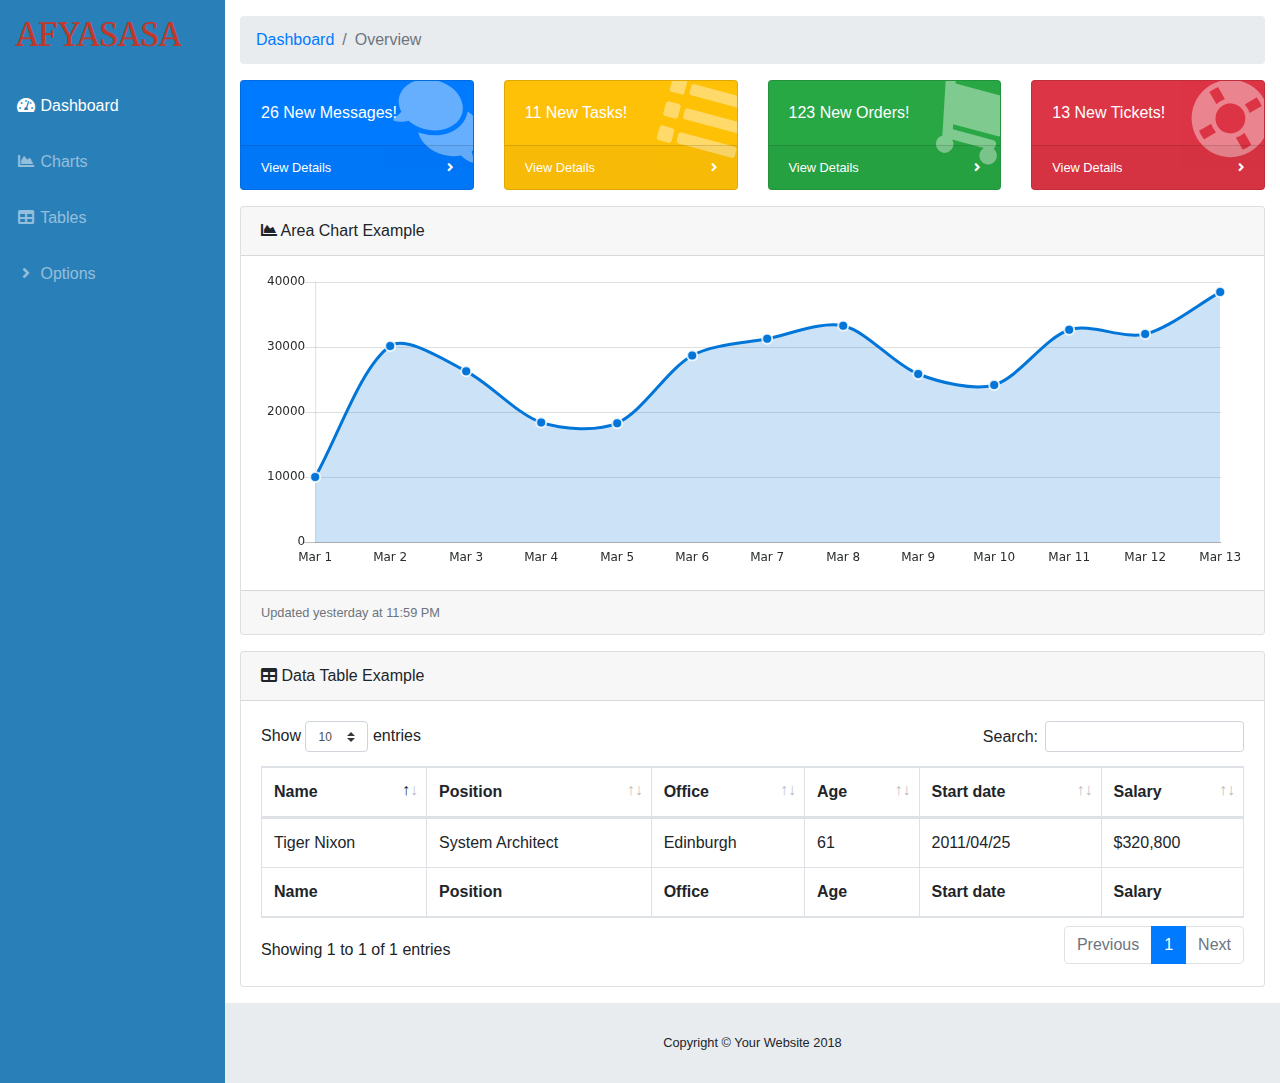
==== commit 29a638cc: "dashboard" ====
--- a/dashboard/index.html
+++ b/dashboard/index.html
@@ -19,7 +19,7 @@
 
   <body id="page-top">
 
-    <nav class="navbar navbar-expand navbar-dark bg-primary static-top">
+   <!-- <nav class="navbar navbar-expand navbar-dark static-top" id="topnav">
 
       <a class="navbar-brand mr-1" href="index.html">Afyasasa</a>
 
@@ -27,7 +27,7 @@
         <i class="fas fa-bars"></i>
       </button>
 
-      <!-- Navbar Search -->
+      <!-- Navbar Search 
       <form class="d-none d-md-inline-block form-inline ml-auto mr-0 mr-md-3 my-2 my-md-0">
         <div class="input-group">
           <input type="text" class="form-control" placeholder="Search for..." aria-label="Search" aria-describedby="basic-addon2">
@@ -39,7 +39,7 @@
         </div>
       </form>
 
-      <!-- Navbar -->
+      <!-- Navbar 
       <ul class="navbar-nav ml-auto ml-md-0">
         <li class="nav-item dropdown no-arrow">
           <a class="nav-link dropdown-toggle" href="#" id="userDropdown" role="button" data-toggle="dropdown" aria-haspopup="true" aria-expanded="false">
@@ -53,35 +53,24 @@
           </div>
         </li>
       </ul>
-
-    </nav>
+<img src="../ui/image/Afyasasa_logo.jpeg" class="rounded-circle" alt="Afyasasa" style="width:40px;">
+    </nav>-->
 
     <div id="wrapper">
-
-      <!-- Sidebar -->
+      <!--sidebar-->
+      
       <ul class="sidebar navbar-nav">
+        <li class="nav-item">
+          <a class="nav-link" href="index.html">
+            <h2>AFYASASA</h2>
+          </a>
+        </li>
         <li class="nav-item active">
           <a class="nav-link" href="index.html">
             <i class="fas fa-fw fa-tachometer-alt"></i>
             <span>Dashboard</span>
           </a>
         </li>
-        <!--<li class="nav-item dropdown">
-          <a class="nav-link dropdown-toggle" href="#" id="pagesDropdown" role="button" data-toggle="dropdown" aria-haspopup="true" aria-expanded="false">
-            <i class="fas fa-fw fa-folder"></i>
-            <span>Pages</span>
-          </a>
-          <div class="dropdown-menu" aria-labelledby="pagesDropdown">
-            <h6 class="dropdown-header">Login Screens:</h6>
-            <a class="dropdown-item" href="login.html">Login</a>
-            <a class="dropdown-item" href="register.html">Register</a>
-            <a class="dropdown-item" href="forgot-password.html">Forgot Password</a>
-            <div class="dropdown-divider"></div>
-            <h6 class="dropdown-header">Other Pages:</h6>
-            <a class="dropdown-item" href="404.html">404 Page</a>
-            <a class="dropdown-item" href="blank.html">Blank Page</a>
-          </div>
-        </li>-->
         <li class="nav-item">
           <a class="nav-link" href="charts.html">
             <i class="fas fa-fw fa-chart-area"></i>
@@ -91,6 +80,18 @@
           <a class="nav-link" href="tables.html">
             <i class="fas fa-fw fa-table"></i>
             <span>Tables</span></a>
+        </li>
+        <li class="nav-item dropdown no-arrow">
+          <a class="nav-link dropdown-toggle" href="#" id="userDropdown" role="button" data-toggle="dropdown" aria-haspopup="true" aria-expanded="false">
+            <i class="fas fa-fw fa-angle-right"></i>
+            <span>Options</span>
+          </a>
+          <div class="dropdown-menu dropdown-menu-right" aria-labelledby="userDropdown">
+            <a class="dropdown-item" href="#">Settings</a>
+            <a class="dropdown-item" href="#">Activity Log</a>
+            <div class="dropdown-divider"></div>
+            <a class="dropdown-item" href="#" data-toggle="modal" data-target="#logoutModal">Logout</a>
+          </div>
         </li>
       </ul>
 
@@ -271,13 +272,13 @@
     </div>
 
     <!-- Bootstrap core JavaScript-->
-    <script src="../ui/vendor/jquery/jquery.min.js"></script>
-    <script src="../ui/vendor/bootstrap/js/bootstrap.bundle.min.js"></script>
-    <script src="../ui/vendor/jquery-easing/jquery.easing.min.js"></script>
+    <script src="../ui/js/jquery.min.js"></script>
+    <script src="../ui/js/bootstrap.bundle.js"></script>
+    <script src="../ui/js/jquery.easing.min.js"></script>
     <script src="../ui/vendor/chart.js/Chart.min.js"></script>
     <script src="../ui/vendor/datatables/jquery.dataTables.js"></script>
     <script src="../ui/vendor/datatables/dataTables.bootstrap4.js"></script>
-    <script src="../ui/js/sb-admin.min.js"></script>
+    <script src="../ui/js/sb-admin.js"></script>
 
     <script src="../ui/js/demo/datatables-demo.js"></script>
     <script src="../ui/js/demo/chart-area-demo.js"></script>
--- a/ui/css/sb-admin.css
+++ b/ui/css/sb-admin.css
@@ -1,4 +1,4 @@
-
+@import url('https://fonts.googleapis.com/css?family=Merriweather');
 html {
   position: relative;
   min-height: 100%;
@@ -79,7 +79,6 @@
 .z-1 {
   z-index: 1;
 }
-
 .navbar-nav .form-inline .input-group {
   width: 100%;
 }
@@ -127,10 +126,14 @@
 
 .sidebar {
   width: 90px !important;
-  background-color: #053769;
+  background-color: #2980b9;
   min-height: calc(100vh - 56px);
-}
-
+  
+}
+.sidebar h2{
+  color: #c0392b;
+  font-family: 'Merriweather', serif;
+}
 .sidebar .nav-item:last-child {
   margin-bottom: 1rem;
 }
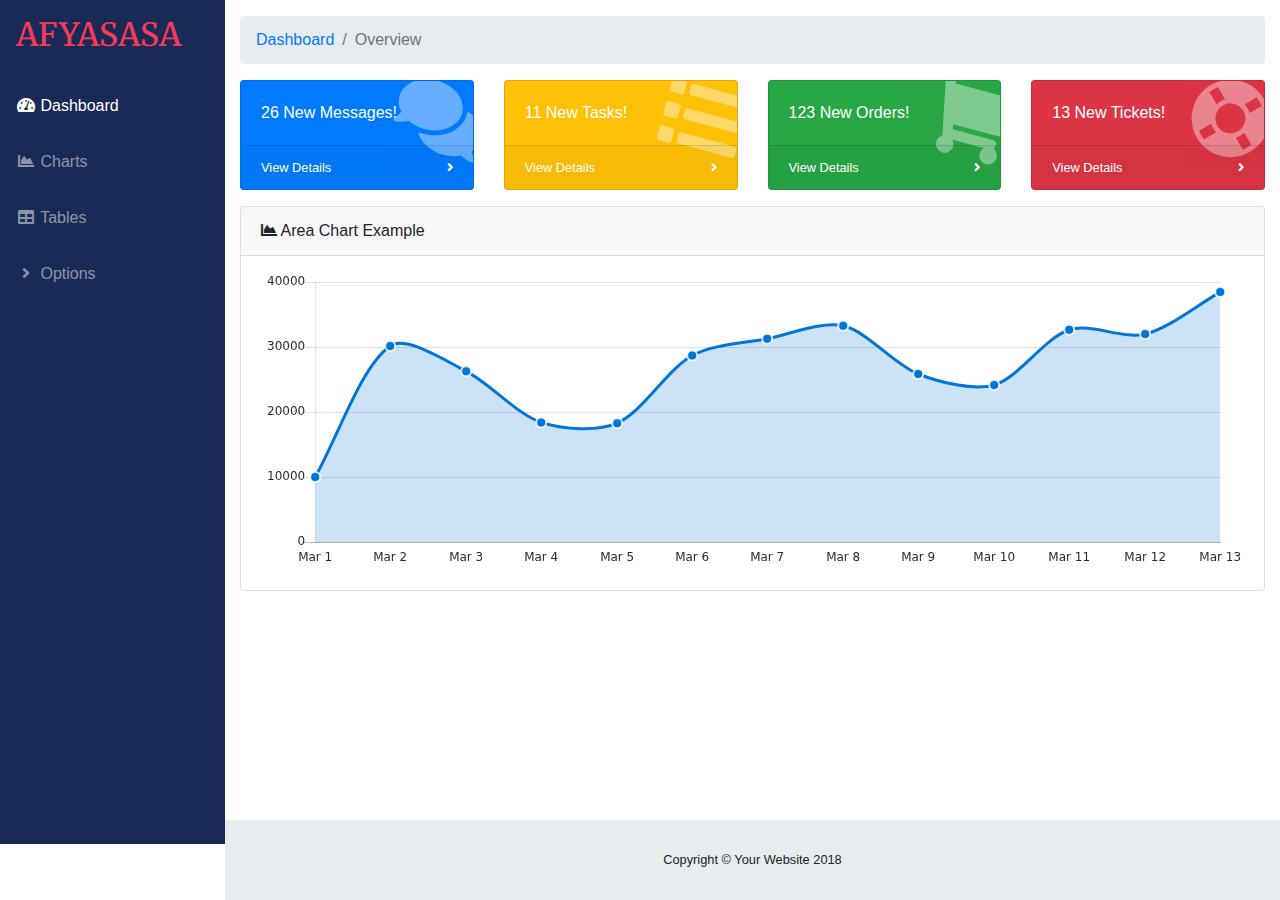
==== commit 04b71a38: "landing page, auth and dashboard" ====
--- a/dashboard/index.html
+++ b/dashboard/index.html
@@ -90,7 +90,7 @@
             <a class="dropdown-item" href="#">Settings</a>
             <a class="dropdown-item" href="#">Activity Log</a>
             <div class="dropdown-divider"></div>
-            <a class="dropdown-item" href="#" data-toggle="modal" data-target="#logoutModal">Logout</a>
+            <a class="dropdown-item" href="/index.html" data-toggle="modal" data-target="#logoutModal">Logout</a>
           </div>
         </li>
       </ul>
@@ -102,7 +102,7 @@
           <!-- Breadcrumbs-->
           <ol class="breadcrumb">
             <li class="breadcrumb-item">
-              <a href="#">Dashboard</a>
+              <a href="index.html">Dashboard</a>
             </li>
             <li class="breadcrumb-item active">Overview</li>
           </ol>
@@ -182,50 +182,6 @@
               Area Chart Example</div>
             <div class="card-body">
               <canvas id="myAreaChart" width="100%" height="30"></canvas>
-            </div>
-            <div class="card-footer small text-muted">Updated yesterday at 11:59 PM</div>
-          </div>
-
-          <!-- DataTables Example -->
-          <div class="card mb-3">
-            <div class="card-header">
-              <i class="fas fa-table"></i>
-              Data Table Example</div>
-            <div class="card-body">
-              <div class="table-responsive">
-                <table class="table table-bordered" id="dataTable" width="100%" cellspacing="0">
-                  <thead>
-                    <tr>
-                      <th>Name</th>
-                      <th>Position</th>
-                      <th>Office</th>
-                      <th>Age</th>
-                      <th>Start date</th>
-                      <th>Salary</th>
-                    </tr>
-                  </thead>
-                  <tfoot>
-                    <tr>
-                      <th>Name</th>
-                      <th>Position</th>
-                      <th>Office</th>
-                      <th>Age</th>
-                      <th>Start date</th>
-                      <th>Salary</th>
-                    </tr>
-                  </tfoot>
-                  <tbody>
-                    <tr>
-                      <td>Tiger Nixon</td>
-                      <td>System Architect</td>
-                      <td>Edinburgh</td>
-                      <td>61</td>
-                      <td>2011/04/25</td>
-                      <td>$320,800</td>
-                    </tr>
-                  </tbody>
-                </table>
-              </div>
             </div>
           </div>
 
@@ -265,7 +221,7 @@
           <div class="modal-body">Select "Logout" below if you are ready to end your current session.</div>
           <div class="modal-footer">
             <button class="btn btn-secondary" type="button" data-dismiss="modal">Cancel</button>
-            <a class="btn btn-primary" href="../auth/login.html">Logout</a>
+            <a class="btn btn-primary" href="../index.html">Logout</a>
           </div>
         </div>
       </div>
--- a/ui/css/sb-admin.css
+++ b/ui/css/sb-admin.css
@@ -126,12 +126,12 @@
 
 .sidebar {
   width: 90px !important;
-  background-color: #2980b9;
+  background-color: #192a56;
   min-height: calc(100vh - 56px);
   
 }
 .sidebar h2{
-  color: #c0392b;
+  color: #f53b57;
   font-family: 'Merriweather', serif;
 }
 .sidebar .nav-item:last-child {
@@ -279,12 +279,21 @@
 
 .card-login {
   max-width: 25rem;
+  background-color: #0fbcf9;
+  color: #f5f6fa;
+}
+.card-login a{
+  color:#f5f6fa;
 }
 
 .card-register {
   max-width: 40rem;
-}
-
+  background-color: #0fbcf9;
+  color: #f5f6fa;
+}
+.card-register a{
+  color:#f5f6fa;
+}
 .form-label-group {
   position: relative;
 }
@@ -371,3 +380,8 @@
     width: calc(100% - 90px);
   }
 }
+#loginpage{
+  background-image: url("../image/bg-header.jpg");
+  background-repeat: no-repeat;
+  background-size: cover;
+}
